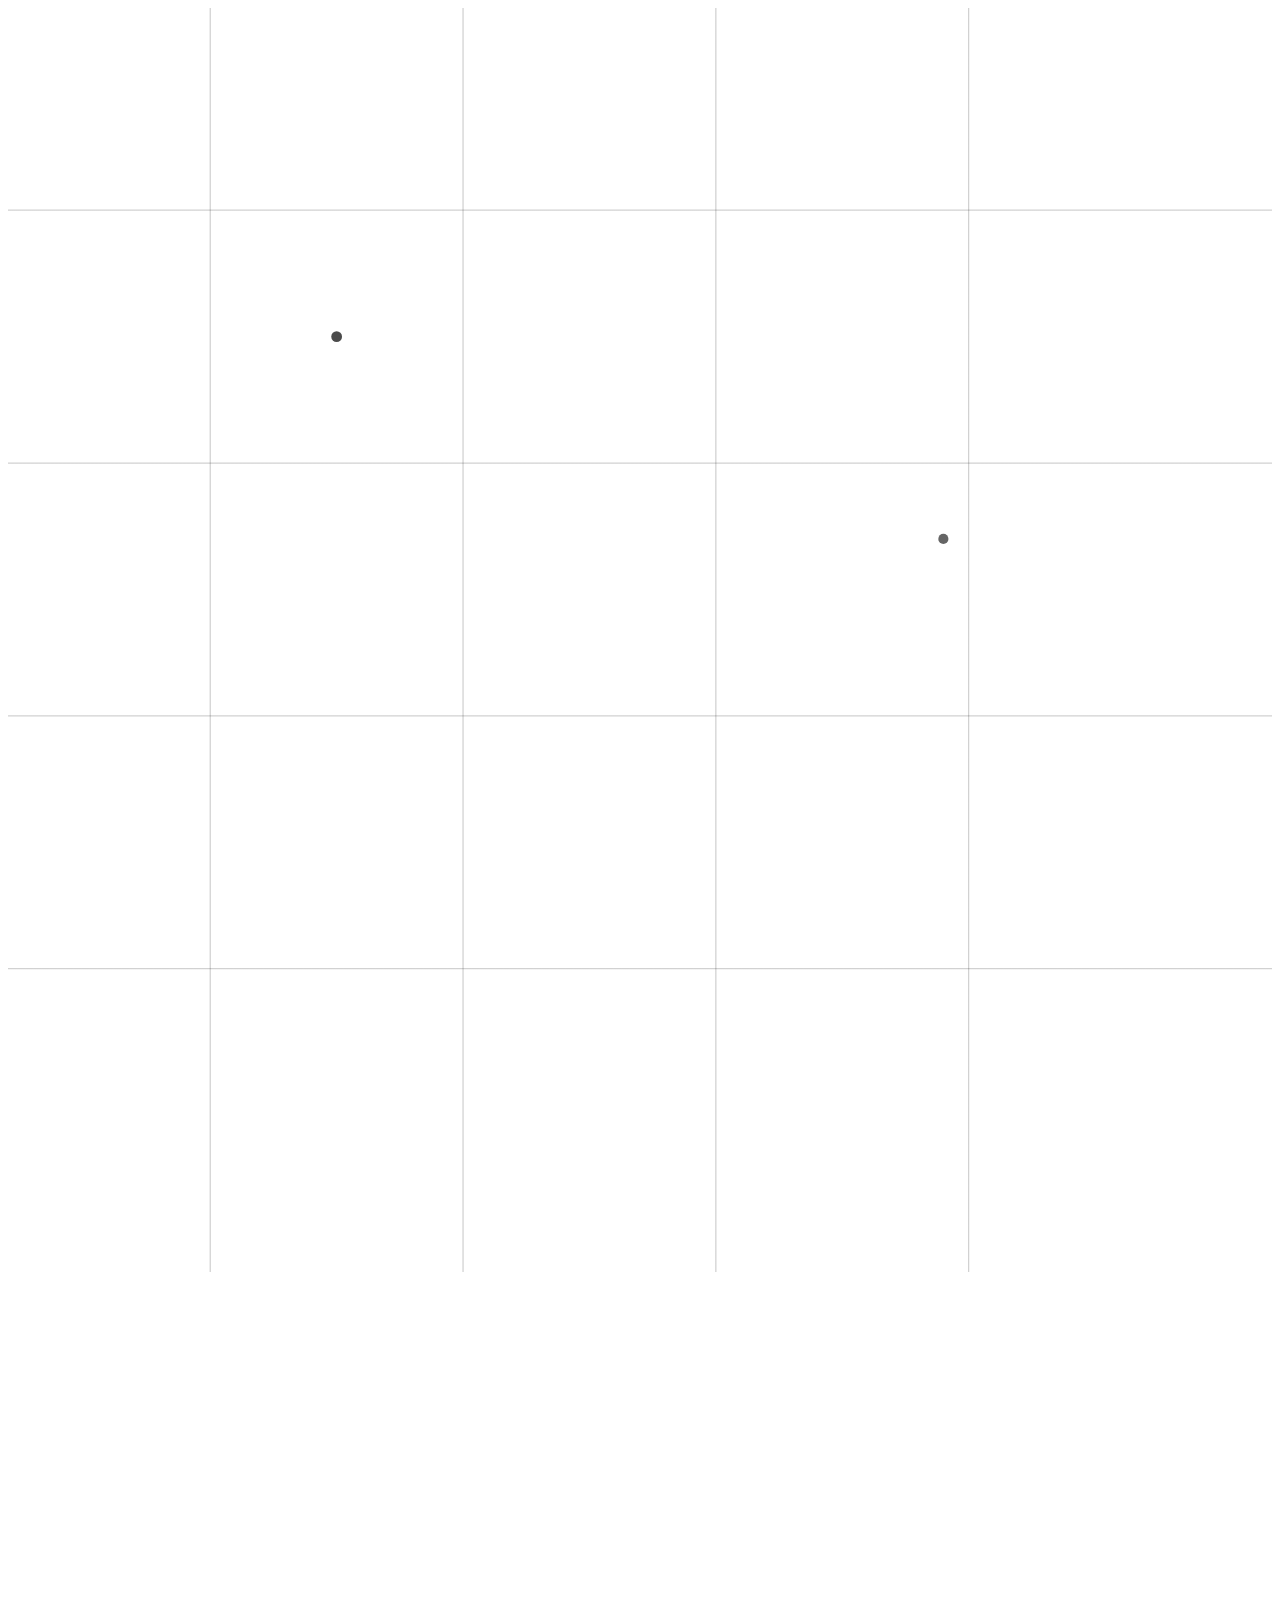
==== about.html @ 174a60f1 "Add files via upload" ====
<!DOCTYPE html>
<html lang="en">
<head>
    <meta charset="UTF-8">
    <meta name="viewport" content="width=device-width, initial-scale=1.0">
    <title>About Us - Syncra TechX</title>
    <link rel="icon" type="image/png" href="static/images/logo.png">
    <link rel="preconnect" href="https://fonts.googleapis.com">
    <link rel="preconnect" href="https://fonts.gstatic.com" crossorigin>
    <link href="https://fonts.googleapis.com/css2?family=Inter:wght@300;400;500;600;700;800&display=swap" rel="stylesheet">
    <link rel="stylesheet" href="https://cdnjs.cloudflare.com/ajax/libs/font-awesome/6.4.0/css/all.min.css">
    <link rel="stylesheet" href="https://unpkg.com/aos@2.3.1/dist/aos.css">
    <link rel="stylesheet" href="static/css/style.css">
</head>
<body data-page="about">
    <div id="site-header"></div>

    <main>
        <section class="hero small-hero about-hero">
            <div class="hero-bg-svg hero-bg-soft">
                <svg width="100%" height="100%" viewBox="0 0 1000 1000" xmlns="http://www.w3.org/2000/svg">
                    <defs>
                        <linearGradient id="about-grid-grad" x1="0%" y1="0%" x2="100%" y2="100%">
                            <stop offset="0%" style="stop-color:var(--accent-purple);stop-opacity:0.18" />
                            <stop offset="100%" style="stop-color:var(--accent-blue);stop-opacity:0.18" />
                        </linearGradient>
                    </defs>
                    <path d="M0 160 L1000 160 M0 360 L1000 360 M0 560 L1000 560 M0 760 L1000 760" stroke="url(#about-grid-grad)" stroke-width="1" fill="none" />
                    <path d="M160 0 L160 1000 M360 0 L360 1000 M560 0 L560 1000 M760 0 L760 1000" stroke="url(#about-grid-grad)" stroke-width="1" fill="none" />
                    <circle cx="260" cy="260" r="3" fill="var(--accent-purple)">
                        <animate attributeName="r" values="3;5;3" dur="4s" repeatCount="indefinite" />
                        <animate attributeName="opacity" values="0.2;1;0.2" dur="4s" repeatCount="indefinite" />
                    </circle>
                    <circle cx="740" cy="420" r="3" fill="var(--accent-blue)">
                        <animate attributeName="r" values="3;5;3" dur="5s" repeatCount="indefinite" />
                        <animate attributeName="opacity" values="0.2;1;0.2" dur="5s" repeatCount="indefinite" />
                    </circle>
                </svg>
            </div>
            <div class="hero-orbit hero-orbit-left about-orbit-left"></div>
            <div class="hero-orbit hero-orbit-right about-orbit-right"></div>
            <div class="hero-orbit about-orbit-top"></div>
            <div class="hero-orbit about-orbit-center"></div>
            <div class="container about-hero-content">
                <h1 data-aos="fade-up">About Syncra TechX</h1>
                <p data-aos="fade-up" data-aos-delay="120">Bridging the gap between ambitious ideas and technical excellence.</p>
            </div>
        </section>

        <section class="container about-section-mission">
            <div class="card" data-aos="fade-up" data-aos-delay="100">
                <h2>Our Mission</h2>
                <p>Founded in 2026, Syncra TechX was born from a simple observation: most companies struggle to keep their technical capabilities in sync with their business ambitions. Our mission is to design and deliver the intelligent software systems necessary to close that gap.</p>
                <p>We operate at the intersection of innovation and execution, ensuring that every line of work contributes directly to our clients' success.</p>
            </div>
        </section>

        <section class="container about-section-values">
            <div class="services-grid">
                <div class="card" data-aos="fade-up" data-aos-delay="150">
                    <h3>Our Values</h3>
                    <ul>
                        <li><strong>Innovation First:</strong> We never settle for "good enough."</li>
                        <li><strong>Transparency:</strong> Open communication at every step.</li>
                        <li><strong>Excellence:</strong> We take pride in our craft.</li>
                    </ul>
                </div>
                <div class="card" data-aos="fade-up" data-aos-delay="250">
                    <h3>Our Impact</h3>
                    <p>We have helped over 50 startups and enterprises launch products that have reached millions of users globally.</p>
                </div>
                <div class="card" data-aos="fade-up" data-aos-delay="350">
                    <h3>How We Work</h3>
                    <p>Cross-functional teams, frequent demos, and tight feedback loops keep delivery aligned with your goals.</p>
                </div>
            </div>
        </section>
    </main>

    <div id="site-footer"></div>
    <div id="cursor-blob" aria-hidden="true"></div>

    <script src="static/js/layout.js"></script>
    <script src="https://unpkg.com/aos@2.3.1/dist/aos.js"></script>
    <script src="static/js/script.js"></script>
</body>
</html>
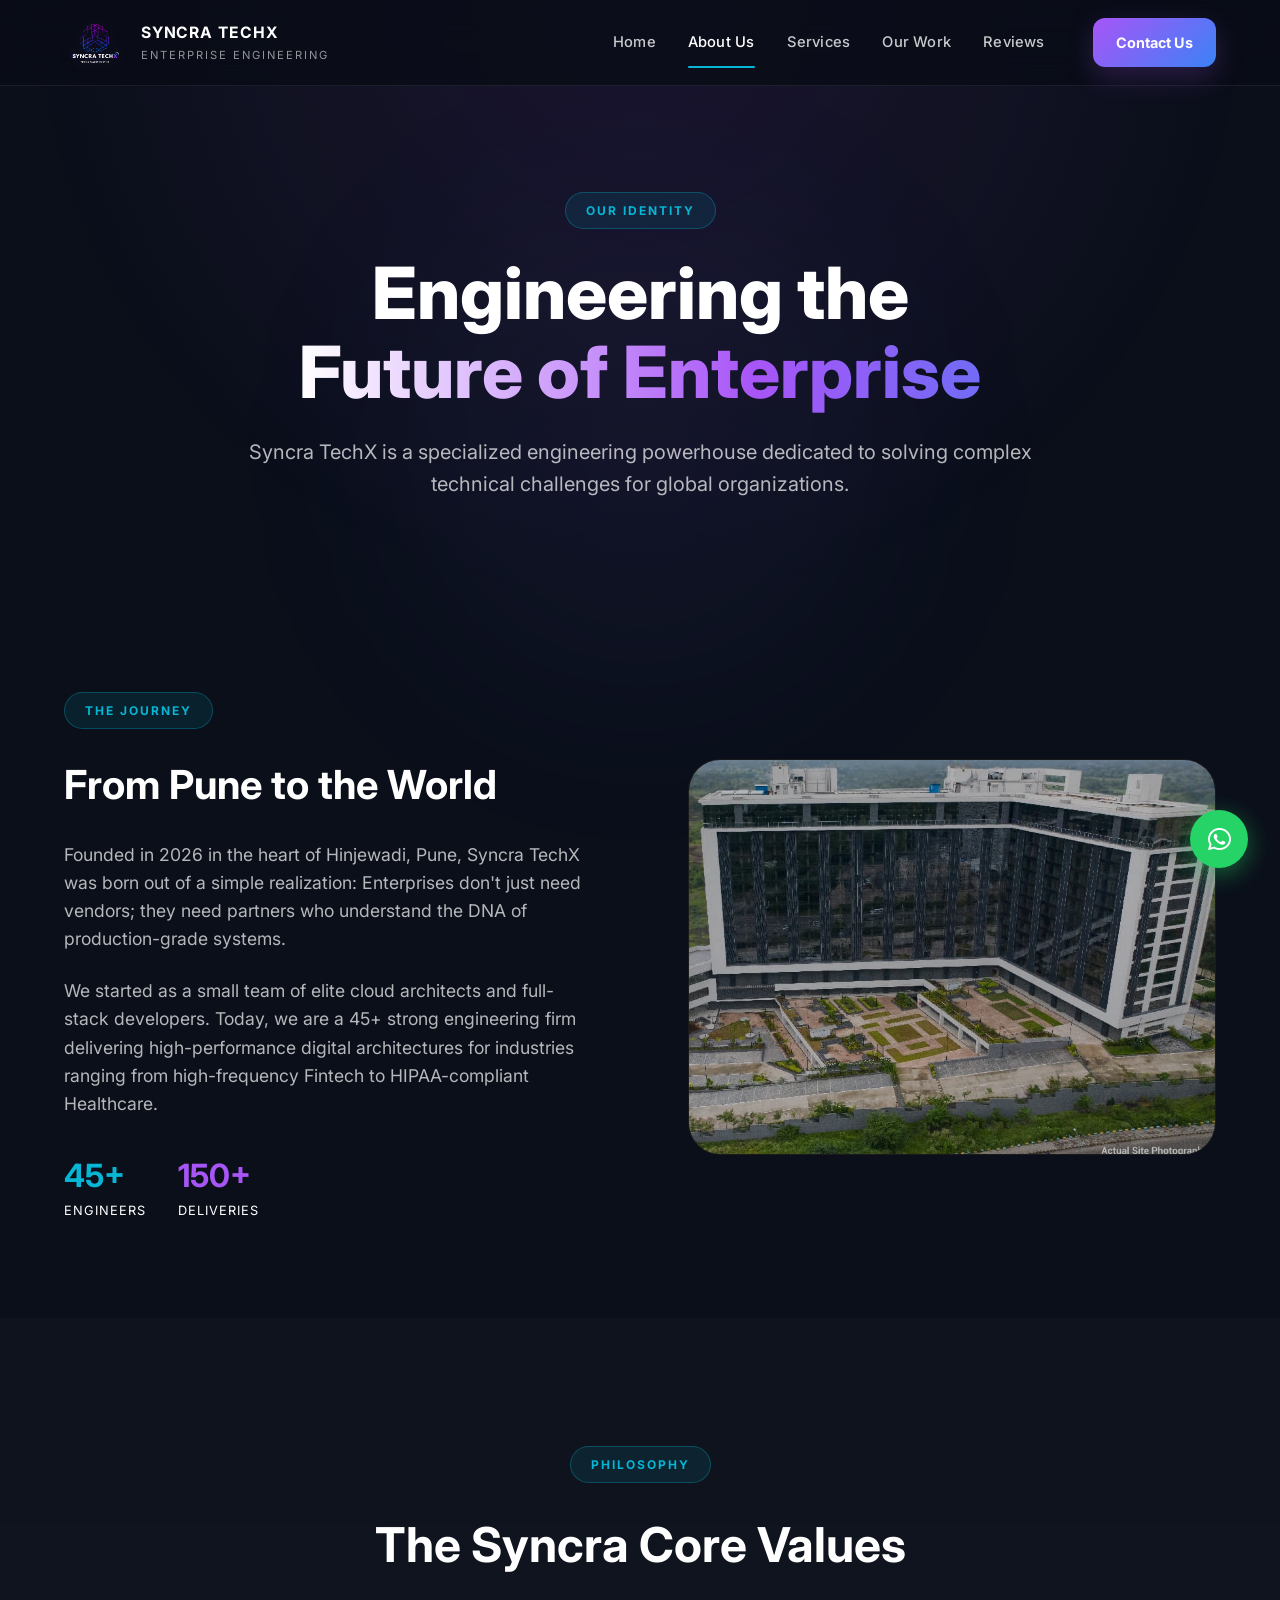
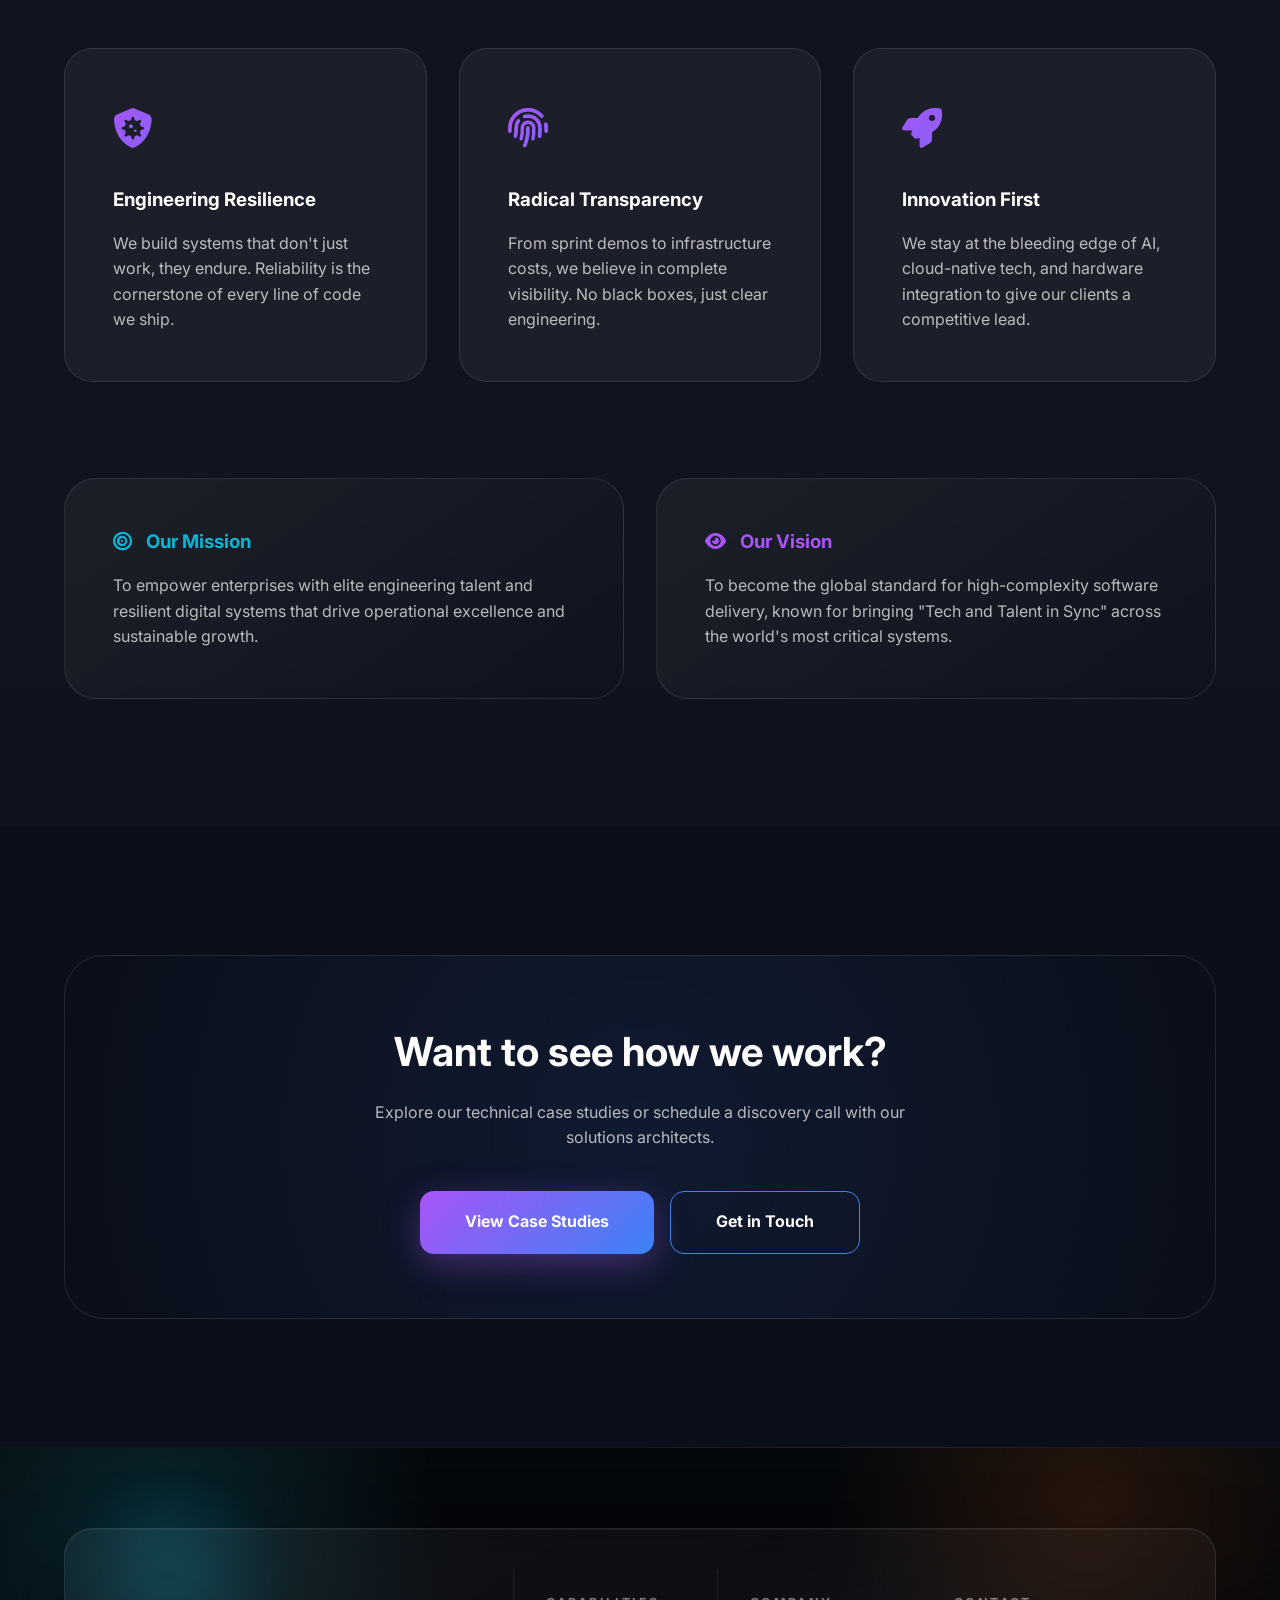
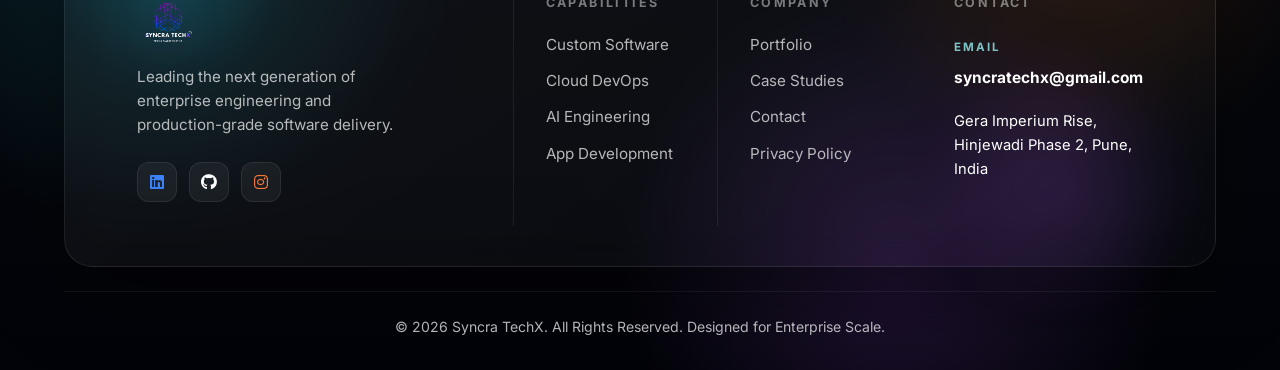
==== commit 4a2faecf: "Updated SyncraTechx Website on Github" ====
--- a/about.html
+++ b/about.html
@@ -1,87 +1,603 @@
-<!DOCTYPE html>
-<html lang="en">
-<head>
-    <meta charset="UTF-8">
-    <meta name="viewport" content="width=device-width, initial-scale=1.0">
-    <title>About Us - Syncra TechX</title>
-    <link rel="icon" type="image/png" href="static/images/logo.png">
-    <link rel="preconnect" href="https://fonts.googleapis.com">
-    <link rel="preconnect" href="https://fonts.gstatic.com" crossorigin>
-    <link href="https://fonts.googleapis.com/css2?family=Inter:wght@300;400;500;600;700;800&display=swap" rel="stylesheet">
-    <link rel="stylesheet" href="https://cdnjs.cloudflare.com/ajax/libs/font-awesome/6.4.0/css/all.min.css">
-    <link rel="stylesheet" href="https://unpkg.com/aos@2.3.1/dist/aos.css">
-    <link rel="stylesheet" href="static/css/style.css">
-</head>
-<body data-page="about">
-    <div id="site-header"></div>
-
-    <main>
-        <section class="hero small-hero about-hero">
-            <div class="hero-bg-svg hero-bg-soft">
-                <svg width="100%" height="100%" viewBox="0 0 1000 1000" xmlns="http://www.w3.org/2000/svg">
-                    <defs>
-                        <linearGradient id="about-grid-grad" x1="0%" y1="0%" x2="100%" y2="100%">
-                            <stop offset="0%" style="stop-color:var(--accent-purple);stop-opacity:0.18" />
-                            <stop offset="100%" style="stop-color:var(--accent-blue);stop-opacity:0.18" />
-                        </linearGradient>
-                    </defs>
-                    <path d="M0 160 L1000 160 M0 360 L1000 360 M0 560 L1000 560 M0 760 L1000 760" stroke="url(#about-grid-grad)" stroke-width="1" fill="none" />
-                    <path d="M160 0 L160 1000 M360 0 L360 1000 M560 0 L560 1000 M760 0 L760 1000" stroke="url(#about-grid-grad)" stroke-width="1" fill="none" />
-                    <circle cx="260" cy="260" r="3" fill="var(--accent-purple)">
-                        <animate attributeName="r" values="3;5;3" dur="4s" repeatCount="indefinite" />
-                        <animate attributeName="opacity" values="0.2;1;0.2" dur="4s" repeatCount="indefinite" />
-                    </circle>
-                    <circle cx="740" cy="420" r="3" fill="var(--accent-blue)">
-                        <animate attributeName="r" values="3;5;3" dur="5s" repeatCount="indefinite" />
-                        <animate attributeName="opacity" values="0.2;1;0.2" dur="5s" repeatCount="indefinite" />
-                    </circle>
-                </svg>
-            </div>
-            <div class="hero-orbit hero-orbit-left about-orbit-left"></div>
-            <div class="hero-orbit hero-orbit-right about-orbit-right"></div>
-            <div class="hero-orbit about-orbit-top"></div>
-            <div class="hero-orbit about-orbit-center"></div>
-            <div class="container about-hero-content">
-                <h1 data-aos="fade-up">About Syncra TechX</h1>
-                <p data-aos="fade-up" data-aos-delay="120">Bridging the gap between ambitious ideas and technical excellence.</p>
-            </div>
-        </section>
-
-        <section class="container about-section-mission">
-            <div class="card" data-aos="fade-up" data-aos-delay="100">
-                <h2>Our Mission</h2>
-                <p>Founded in 2026, Syncra TechX was born from a simple observation: most companies struggle to keep their technical capabilities in sync with their business ambitions. Our mission is to design and deliver the intelligent software systems necessary to close that gap.</p>
-                <p>We operate at the intersection of innovation and execution, ensuring that every line of work contributes directly to our clients' success.</p>
-            </div>
-        </section>
-
-        <section class="container about-section-values">
-            <div class="services-grid">
-                <div class="card" data-aos="fade-up" data-aos-delay="150">
-                    <h3>Our Values</h3>
-                    <ul>
-                        <li><strong>Innovation First:</strong> We never settle for "good enough."</li>
-                        <li><strong>Transparency:</strong> Open communication at every step.</li>
-                        <li><strong>Excellence:</strong> We take pride in our craft.</li>
-                    </ul>
-                </div>
-                <div class="card" data-aos="fade-up" data-aos-delay="250">
-                    <h3>Our Impact</h3>
-                    <p>We have helped over 50 startups and enterprises launch products that have reached millions of users globally.</p>
-                </div>
-                <div class="card" data-aos="fade-up" data-aos-delay="350">
-                    <h3>How We Work</h3>
-                    <p>Cross-functional teams, frequent demos, and tight feedback loops keep delivery aligned with your goals.</p>
-                </div>
-            </div>
-        </section>
-    </main>
-
-    <div id="site-footer"></div>
-    <div id="cursor-blob" aria-hidden="true"></div>
-
-    <script src="static/js/layout.js"></script>
-    <script src="https://unpkg.com/aos@2.3.1/dist/aos.js"></script>
-    <script src="static/js/script.js"></script>
-</body>
-</html>
+<!DOCTYPE html>
+<html lang="en">
+<head>
+    <meta charset="UTF-8">
+    <meta name="viewport" content="width=device-width, initial-scale=1.0">
+    <title>About Syncra TechX | Engineering Excellence</title>
+    <link rel="icon" type="image/png" href="logo.png">
+    <link rel="preconnect" href="https://fonts.googleapis.com">
+    <link rel="preconnect" href="https://fonts.gstatic.com" crossorigin>
+    <link href="https://fonts.googleapis.com/css2?family=Inter:wght@300;400;500;600;700;800&display=swa
+    p" rel="stylesheet">
+    <link rel="stylesheet" href="https://cdnjs.cloudflare.com/ajax/libs/font-awesome/6.4.0/css/all.min.css">
+    <link rel="stylesheet" href="https://unpkg.com/aos@2.3.1/dist/aos.css">
+    <style>
+        :root {
+            --bg-color: #0b0f1a;
+            --bg-accent: #05070a;
+            --text-color: #ffffff;
+            --text-secondary: rgba(255, 255, 255, 0.7);
+            --accent-purple: #a855f7;
+            --accent-blue: #3b82f6;
+            --accent-cyan: #06b6d4;
+            --gradient-primary: linear-gradient(135deg, var(--accent-purple), var(--accent-blue));
+            --glass-bg: rgba(255, 255, 255, 0.05);
+            --glass-border: rgba(255, 255, 255, 0.1);
+            --transition: 0.3s cubic-bezier(0.4, 0, 0.2, 1);
+        }
+
+        html { scroll-behavior: smooth; overflow-x: hidden; }
+        * { margin: 0; padding: 0; box-sizing: border-box; }
+
+        body {
+            font-family: 'Inter', sans-serif;
+            background-color: var(--bg-color);
+            color: var(--text-color);
+            line-height: 1.6;
+            overflow-x: hidden;
+        }
+
+        /* Background Blob */
+        #cursor-blob {
+            position: fixed;
+            top: 0; left: 0;
+            width: 600px; height: 600px;
+            border-radius: 999px;
+            background: radial-gradient(circle at center, rgba(168, 85, 247, 0.1), rgba(59, 130, 246, 0.05) 50%, transparent 75%);
+            filter: blur(120px);
+            opacity: 0.8;
+            pointer-events: none;
+            z-index: -1;
+            transform: translate(-50%, -50%);
+        }
+
+        .container { width: 90%; max-width: 1400px; margin: 0 auto; }
+
+        /* Navigation */
+        .sticky-nav {
+            position: fixed;
+            top: 0; left: 0; right: 0;
+            z-index: 1000;
+            background: rgba(9, 13, 22, 0.82);
+            backdrop-filter: blur(18px);
+            border-bottom: 1px solid rgba(255,255,255,0.07);
+            padding: 0.9rem 0;
+            transition: all 0.4s cubic-bezier(0.4, 0, 0.2, 1);
+        }
+        .sticky-nav.scrolled {
+            padding: 0.72rem 0;
+            background: rgba(9, 13, 22, 0.96);
+            box-shadow: 0 14px 36px rgba(0,0,0,0.22);
+        }
+        .nav-wrap {
+            display: flex;
+            justify-content: space-between;
+            align-items: center;
+            gap: 2rem;
+        }
+        @media (max-width: 992px) { .nav-wrap { gap: 1.1rem; } }
+        .nav-logo {
+            display: inline-flex;
+            align-items: center;
+            gap: 1rem;
+            text-decoration: none;
+        }
+        .nav-logo img {
+            height: 56px;
+            width: auto;
+            filter: drop-shadow(0 0 8px rgba(168, 85, 247, 0.18));
+            transition: transform 0.3s ease;
+        }
+        .nav-logo:hover img { transform: scale(1.05); }
+        .nav-brand {
+            display: flex;
+            flex-direction: column;
+            gap: 0.15rem;
+        }
+        .nav-brand strong {
+            font-size: 0.98rem;
+            letter-spacing: 0.06em;
+            text-transform: uppercase;
+            color: #fff;
+        }
+        .nav-brand span {
+            font-size: 0.7rem;
+            letter-spacing: 0.18em;
+            text-transform: uppercase;
+            color: rgba(255,255,255,0.56);
+        }
+        @media (max-width: 1200px) { .nav-brand { display: none; } }
+        .nav-links {
+            display: flex;
+            align-items: center;
+            gap: 2rem;
+            list-style: none;
+            margin-left: auto;
+            margin-right: 1rem;
+        }
+        @media (max-width: 992px) { .nav-links { display: none; } }
+        .nav-links a {
+            display: inline-flex;
+            align-items: center;
+            justify-content: center;
+            min-height: 36px;
+            padding: 0.2rem 0;
+            text-decoration: none;
+            color: rgba(255,255,255,0.78);
+            font-weight: 500;
+            font-size: 0.92rem;
+            letter-spacing: 0.015em;
+            transition: var(--transition);
+            position: relative;
+        }
+        .nav-links a::after {
+            content: '';
+            position: absolute;
+            left: 0;
+            right: 0;
+            bottom: -8px;
+            height: 2px;
+            border-radius: 2px;
+            background: var(--accent-cyan);
+            transform: scaleX(0);
+            transform-origin: center;
+            transition: transform 0.3s ease;
+        }
+        .nav-links a:hover::after, .nav-links a.is-active::after { transform: scaleX(1); }
+        .nav-links a:hover, .nav-links a.is-active { color: #fff; }
+        .nav-actions {
+            display: flex;
+            justify-content: flex-end;
+        }
+        .nav-actions .btn {
+            min-height: 44px;
+            padding: 0.8rem 1.45rem;
+            border-radius: 12px;
+            font-size: 0.9rem;
+            box-shadow: 0 10px 28px rgba(168, 85, 247, 0.22);
+        }
+        .nav-actions .btn:hover { transform: translateY(-2px); }
+
+        /* Hero Section */
+        .about-hero {
+            padding: 12rem 0 6rem;
+            text-align: center;
+            background: radial-gradient(circle at top, rgba(168, 85, 247, 0.1) 0%, transparent 70%);
+        }
+        .shimmer-text {
+            background: linear-gradient(90deg, #fff, var(--accent-purple), var(--accent-blue), #fff);
+            background-size: 200% auto;
+            -webkit-background-clip: text;
+            background-clip: text;
+            -webkit-text-fill-color: transparent;
+            animation: shimmer 8s linear infinite;
+        }
+        @keyframes shimmer { to { background-position: 200% center; } }
+        
+        .hero-title { font-size: clamp(2.5rem, 6vw, 4.5rem); font-weight: 800; line-height: 1.1; margin-bottom: 1.5rem; }
+        .hero-subtitle { font-size: 1.25rem; color: var(--text-secondary); max-width: 800px; margin: 0 auto; }
+
+        /* Section Kicker */
+        .section-kicker {
+            display: inline-flex;
+            padding: 0.5rem 1.25rem;
+            border-radius: 100px;
+            background: rgba(6, 182, 212, 0.1);
+            border: 1px solid rgba(6, 182, 212, 0.3);
+            color: var(--accent-cyan);
+            font-size: 0.75rem;
+            font-weight: 700;
+            text-transform: uppercase;
+            letter-spacing: 2px;
+            margin-bottom: 1.5rem;
+        }
+
+        /* Story Section */
+        .story-grid {
+            display: grid;
+            grid-template-columns: 1fr 1fr;
+            gap: 6rem;
+            align-items: center;
+            padding: 6rem 0;
+        }
+        @media (max-width: 992px) { .story-grid { grid-template-columns: 1fr; gap: 3rem; } }
+        
+        .story-image {
+            position: relative;
+            border-radius: 32px;
+            overflow: hidden;
+            border: 1px solid var(--glass-border);
+            aspect-ratio: 4/3;
+            background: #000;
+        }
+        .story-image img { width: 100%; height: 100%; object-fit: cover; opacity: 0.7; }
+        .image-overlay {
+            position: absolute;
+            inset: 0;
+            background: linear-gradient(to top, var(--bg-color), transparent);
+        }
+
+        /* Values Grid */
+        .values-section { padding: 8rem 0; background: rgba(255,255,255,0.02); }
+        .values-grid {
+            display: grid;
+            grid-template-columns: repeat(auto-fit, minmax(300px, 1fr));
+            gap: 2rem;
+            margin-top: 4rem;
+        }
+        .value-card {
+            background: var(--glass-bg);
+            border: 1px solid var(--glass-border);
+            padding: 3rem;
+            border-radius: 28px;
+            transition: var(--transition);
+            backdrop-filter: blur(10px);
+        }
+        .value-card:hover {
+            transform: translateY(-10px);
+            border-color: var(--accent-purple);
+            background: rgba(255,255,255,0.08);
+        }
+        .value-icon {
+            font-size: 2.5rem;
+            margin-bottom: 1.5rem;
+            background: var(--gradient-primary);
+            -webkit-background-clip: text;
+            background-clip: text;
+            -webkit-text-fill-color: transparent;
+        }
+
+        /* Mission / Vision */
+        .vision-box {
+            margin-top: 6rem;
+            display: grid;
+            grid-template-columns: 1fr 1fr;
+            gap: 2rem;
+        }
+        @media (max-width: 768px) { .vision-box { grid-template-columns: 1fr; } }
+        @media (max-width: 768px) { .nav-logo img { height: 65px; } }
+        @media (max-width: 768px) { #cursor-blob { display: none; } }
+        .box-item {
+            padding: 3rem;
+            border-radius: 32px;
+            background: linear-gradient(145deg, rgba(255,255,255,0.05), transparent);
+            border: 1px solid var(--glass-border);
+        }
+
+        /* Buttons */
+        .btn {
+            display: inline-flex; align-items: center; justify-content: center;
+            padding: 1.1rem 2.8rem; border-radius: 14px; font-weight: 700;
+            text-decoration: none; transition: var(--transition); cursor: pointer; font-size: 1rem;
+        }
+        .btn-primary { background: var(--gradient-primary); color: white; box-shadow: 0 10px 35px rgba(168, 85, 247, 0.35); }
+        .btn-primary:hover { transform: translateY(-5px) scale(1.02); box-shadow: 0 15px 45px rgba(168, 85, 247, 0.5); }
+
+        /* Mobile Menu */
+        .mobile-menu-btn {
+            display: none; background: none; border: 1px solid rgba(255,255,255,0.12);
+            border-radius: 10px; width: 42px; height: 42px;
+            align-items: center; justify-content: center;
+            cursor: pointer; color: #fff; font-size: 1.1rem; transition: var(--transition);
+        }
+        .mobile-menu-btn:hover { background: rgba(255,255,255,0.07); border-color: rgba(255,255,255,0.22); }
+        @media (max-width: 992px) { .mobile-menu-btn { display: inline-flex; } }
+
+        /* Mobile Nav Overlay */
+        .mobile-nav {
+            display: none; position: fixed; top: 0; left: 0; right: 0; bottom: 0;
+            z-index: 999; background: rgba(9, 13, 22, 0.97); backdrop-filter: blur(24px);
+            flex-direction: column; align-items: center; justify-content: center;
+            gap: 0.5rem; padding: 2rem;
+        }
+        .mobile-nav.is-open { display: flex; }
+        .mobile-nav a {
+            display: block; width: 100%; max-width: 320px; text-align: center;
+            padding: 1rem 1.5rem; border-radius: 14px; text-decoration: none;
+            color: rgba(255,255,255,0.8); font-size: 1.1rem; font-weight: 600;
+            transition: var(--transition); border: 1px solid transparent;
+        }
+        .mobile-nav a:hover { color: #fff; background: rgba(255,255,255,0.06); border-color: rgba(255,255,255,0.1); }
+        .mobile-nav .mobile-nav-cta { margin-top: 1rem; background: var(--gradient-primary); color: #fff; border-color: transparent; box-shadow: 0 8px 24px rgba(168,85,247,0.3); }
+        .mobile-nav-close {
+            position: absolute; top: 1.25rem; right: 1.25rem;
+            background: none; border: 1px solid rgba(255,255,255,0.12); border-radius: 10px;
+            width: 42px; height: 42px; display: flex; align-items: center; justify-content: center;
+            cursor: pointer; color: #fff; font-size: 1.1rem;
+        }
+
+        /* Enhanced Footer */
+        .site-footer {
+            position: relative;
+            padding: 5rem 0 2rem;
+            background:
+                radial-gradient(circle at 12% 18%, rgba(34, 211, 238, 0.16), transparent 24%),
+                radial-gradient(circle at 85% 12%, rgba(249, 115, 22, 0.14), transparent 22%),
+                radial-gradient(circle at 70% 78%, rgba(168, 85, 247, 0.18), transparent 28%),
+                linear-gradient(180deg, rgba(5, 7, 10, 0.92), #04060b 58%, #020308 100%);
+            border-top: 1px solid rgba(255, 255, 255, 0.08);
+            overflow: hidden;
+            margin-top: 0;
+        }
+        .site-footer::before {
+            content: ''; position: absolute; inset: 24px auto auto 5%;
+            width: 220px; height: 220px; border-radius: 50%;
+            background: radial-gradient(circle, rgba(6, 182, 212, 0.2), transparent 70%);
+            pointer-events: none; filter: blur(10px);
+        }
+        .site-footer::after {
+            content: ''; position: absolute; right: 6%; bottom: 48px;
+            width: 280px; height: 280px; border-radius: 50%;
+            background: radial-gradient(circle, rgba(168, 85, 247, 0.16), transparent 72%);
+            pointer-events: none; filter: blur(10px);
+        }
+        .footer-grid {
+            position: relative; z-index: 1;
+            display: grid; grid-template-columns: 2fr 1fr 1fr 1.2fr;
+            gap: 0; padding: 2.5rem; border-radius: 28px;
+            background: linear-gradient(145deg, rgba(255,255,255,0.05), rgba(255,255,255,0.02));
+            border: 1px solid rgba(255,255,255,0.09);
+            box-shadow: 0 30px 80px rgba(0,0,0,0.42), inset 0 1px 0 rgba(255,255,255,0.06);
+            backdrop-filter: blur(18px);
+        }
+        .footer-links-row { display: contents; }
+        @media (max-width: 1024px) {
+            .footer-grid { grid-template-columns: 1fr 1fr; }
+            .footer-col { border-bottom: 1px solid rgba(255,255,255,0.07); }
+            .footer-col:last-child { border-bottom: none; }
+        }
+        .footer-col { padding: 1.5rem 2rem; }
+        .footer-col:not(:last-child) { border-right: 1px solid rgba(255,255,255,0.07); }
+        @media (max-width: 1024px) { .footer-col:not(:last-child) { border-right: none; } }
+        .footer-col h4 { margin-bottom: 1.25rem; font-size: 0.78rem; text-transform: uppercase; letter-spacing: 2.4px; color: rgba(255,255,255,0.45); }
+        .footer-col ul { list-style: none; }
+        .footer-col li { margin-bottom: 0.75rem; color: var(--text-secondary); font-size: 0.95rem; cursor: pointer; transition: 0.25s; }
+        .footer-col li:hover { color: #9efcff; padding-left: 6px; }
+        .footer-col a { color: inherit; text-decoration: none; }
+        .footer-logo { height: 56px; width: auto; max-width: 160px; display: block; margin-bottom: 1rem; filter: drop-shadow(0 0 24px rgba(168, 85, 247, 0.3)); }
+        .footer-tagline { font-size: 0.95rem; color: var(--text-secondary); max-width: 28ch; line-height: 1.6; }
+        .footer-socials { display: flex; gap: 0.75rem; margin-top: 1.5rem; align-items: center; }
+        .footer-socials i {
+            width: 40px; height: 40px; border-radius: 12px; display: inline-flex;
+            align-items: center; justify-content: center; font-size: 1rem;
+            background: rgba(255,255,255,0.05); border: 1px solid rgba(255,255,255,0.08);
+            transition: transform 0.3s ease, box-shadow 0.3s ease, border-color 0.3s ease; cursor: pointer;
+        }
+        .footer-socials i:hover { transform: translateY(-3px); border-color: rgba(110,231,255,0.45); box-shadow: 0 0 14px rgba(6,182,212,0.18); }
+        .footer-contact-label { display: inline-block; margin-bottom: 0.6rem; font-size: 0.72rem; font-weight: 700; letter-spacing: 2px; color: rgba(158,252,255,0.76); text-transform: uppercase; }
+        .footer-contact-email { color: #fff; font-weight: 700; font-size: 0.97rem; }
+        .footer-bottom { position: relative; z-index: 1; margin-top: 1.5rem; padding-top: 1.5rem; border-top: 1px solid rgba(255,255,255,0.06); text-align: center; font-size: 0.88rem; color: var(--text-secondary); }
+        .whatsapp-fab {
+            position: fixed; bottom: 2rem; right: 2rem; z-index: 998;
+            width: 58px; height: 58px; border-radius: 50%; background: #25d366;
+            display: flex; align-items: center; justify-content: center;
+            font-size: 1.65rem; color: #fff; text-decoration: none;
+            box-shadow: 0 6px 24px rgba(37,211,102,0.45);
+            transition: transform 0.3s ease, box-shadow 0.3s ease;
+        }
+        .whatsapp-fab:hover { transform: scale(1.12); box-shadow: 0 10px 32px rgba(37,211,102,0.6); }
+        @media (max-width: 640px) {
+            .footer-grid { display: flex; flex-direction: column; padding: 0; background: none; border: none; box-shadow: none; backdrop-filter: none; }
+            .footer-col { padding: 1.25rem 0; border-right: none !important; border-bottom: 1px solid rgba(255,255,255,0.07) !important; }
+            .footer-col:last-child { border-bottom: none !important; }
+            .footer-links-row { display: grid; grid-template-columns: 1fr 1fr; }
+            .footer-links-row .footer-col { border-bottom: none !important; }
+            .footer-links-row .footer-col:first-child { border-right: 1px solid rgba(255,255,255,0.07) !important; }
+        }
+    </style>
+</head>
+<body>
+
+    <div id="cursor-blob"></div>
+
+    <header class="sticky-nav">
+        <div class="container nav-wrap">
+            <a href="index.html" class="nav-logo">
+                <img src="logo.png" alt="Syncra TechX Logo">
+                <span class="nav-brand">
+                    <strong>Syncra TechX</strong>
+                    <span>Enterprise Engineering</span>
+                </span>
+            </a>
+            <ul class="nav-links">
+                <li><a href="/Home">Home</a></li>
+                <li><a href="/about" class="is-active">About Us</a></li>
+                <li><a href="index.html#services">Services</a></li>
+                <li><a href="index.html#cases">Our Work</a></li>
+                <li><a href="/review">Reviews</a></li>
+            </ul>
+            <div class="nav-actions">
+                <a href="/contact" class="btn btn-primary nav-cta-btn">Contact Us</a>
+                <button class="mobile-menu-btn" aria-label="Open menu" onclick="document.getElementById('mobileNav').classList.add('is-open')">
+                    <i class="fas fa-bars"></i>
+                </button>
+            </div>
+        </div>
+    </header>
+
+    <nav class="mobile-nav" id="mobileNav">
+        <button class="mobile-nav-close" aria-label="Close menu" onclick="document.getElementById('mobileNav').classList.remove('is-open')">
+            <i class="fas fa-times"></i>
+        </button>
+        <a href="/Home" onclick="document.getElementById('mobileNav').classList.remove('is-open')">Home</a>
+        <a href="/about" onclick="document.getElementById('mobileNav').classList.remove('is-open')">About Us</a>
+        <a href="index.html#services" onclick="document.getElementById('mobileNav').classList.remove('is-open')">Services</a>
+        <a href="index.html#cases" onclick="document.getElementById('mobileNav').classList.remove('is-open')">Our Work</a>
+        <a href="/review" onclick="document.getElementById('mobileNav').classList.remove('is-open')">Reviews</a>
+        <a href="/contact" class="mobile-nav-cta">Contact Us</a>
+    </nav>
+
+    <main>
+        <!-- About Hero -->
+        <section class="about-hero">
+            <div class="container" data-aos="fade-up">
+                <div class="section-kicker">Our Identity</div>
+                <h1 class="hero-title">Engineering the <br><span class="shimmer-text">Future of Enterprise</span></h1>
+                <p class="hero-subtitle">Syncra TechX is a specialized engineering powerhouse dedicated to solving complex technical challenges for global organizations.</p>
+            </div>
+        </section>
+
+        <!-- Our Story -->
+        <section class="container story-grid">
+            <div class="story-content" data-aos="fade-right">
+                <div class="section-kicker">The Journey</div>
+                <h2 style="font-size: 2.5rem; margin-bottom: 1.5rem;">From Pune to the World</h2>
+                <p style="margin-bottom: 1.5rem; font-size: 1.1rem; color: var(--text-secondary);">
+                    Founded in 2026 in the heart of Hinjewadi, Pune, Syncra TechX was born out of a simple realization: Enterprises don't just need vendors; they need partners who understand the DNA of production-grade systems.
+                </p>
+                <p style="margin-bottom: 1.5rem; font-size: 1.1rem; color: var(--text-secondary);">
+                    We started as a small team of elite cloud architects and full-stack developers. Today, we are a 45+ strong engineering firm delivering high-performance digital architectures for industries ranging from high-frequency Fintech to HIPAA-compliant Healthcare.
+                </p>
+                <div style="display: flex; gap: 2rem; margin-top: 2rem;">
+                    <div>
+                        <h3 style="color: var(--accent-cyan); font-size: 2rem;">45+</h3>
+                        <p style="font-size: 0.8rem; text-transform: uppercase; letter-spacing: 1px;">Engineers</p>
+                    </div>
+                    <div>
+                        <h3 style="color: var(--accent-purple); font-size: 2rem;">150+</h3>
+                        <p style="font-size: 0.8rem; text-transform: uppercase; letter-spacing: 1px;">Deliveries</p>
+                    </div>
+                </div>
+            </div>
+            <div class="story-image" data-aos="zoom-in">
+                <div class="image-overlay"></div>
+                <img src="about-building.jpeg" alt="Syncra TechX building exterior" style="width:100%; height:100%; object-fit:cover; object-position:center; opacity:0.75;">
+            </div>
+        </section>
+
+        <!-- Values Section -->
+        <section class="values-section">
+            <div class="container">
+                <div style="text-align: center;" data-aos="fade-up">
+                    <div class="section-kicker">Philosophy</div>
+                    <h2 style="font-size: 3rem;">The Syncra Core Values</h2>
+                </div>
+                
+                <div class="values-grid">
+                    <div class="value-card" data-aos="fade-up" data-aos-delay="100">
+                        <div class="value-icon"><i class="fas fa-shield-virus"></i></div>
+                        <h3>Engineering Resilience</h3>
+                        <p style="color: var(--text-secondary); margin-top: 1rem;">We build systems that don't just work, they endure. Reliability is the cornerstone of every line of code we ship.</p>
+                    </div>
+                    <div class="value-card" data-aos="fade-up" data-aos-delay="200">
+                        <div class="value-icon"><i class="fas fa-fingerprint"></i></div>
+                        <h3>Radical Transparency</h3>
+                        <p style="color: var(--text-secondary); margin-top: 1rem;">From sprint demos to infrastructure costs, we believe in complete visibility. No black boxes, just clear engineering.</p>
+                    </div>
+                    <div class="value-card" data-aos="fade-up" data-aos-delay="300">
+                        <div class="value-icon"><i class="fas fa-rocket"></i></div>
+                        <h3>Innovation First</h3>
+                        <p style="color: var(--text-secondary); margin-top: 1rem;">We stay at the bleeding edge of AI, cloud-native tech, and hardware integration to give our clients a competitive lead.</p>
+                    </div>
+                </div>
+
+                <!-- Mission / Vision -->
+                <div class="vision-box">
+                    <div class="box-item" data-aos="fade-right">
+                        <h3 style="margin-bottom: 1rem; color: var(--accent-cyan);"><i class="fas fa-bullseye" style="margin-right: 10px;"></i> Our Mission</h3>
+                        <p style="color: var(--text-secondary);">To empower enterprises with elite engineering talent and resilient digital systems that drive operational excellence and sustainable growth.</p>
+                    </div>
+                    <div class="box-item" data-aos="fade-left">
+                        <h3 style="margin-bottom: 1rem; color: var(--accent-purple);"><i class="fas fa-eye" style="margin-right: 10px;"></i> Our Vision</h3>
+                        <p style="color: var(--text-secondary);">To become the global standard for high-complexity software delivery, known for bringing "Tech and Talent in Sync" across the world's most critical systems.</p>
+                    </div>
+                </div>
+            </div>
+        </section>
+
+        <!-- CTA -->
+        <section class="container" style="padding: 8rem 0; text-align: center;">
+            <div style="background: radial-gradient(circle at center, rgba(59, 130, 246, 0.1), transparent); padding: 4rem; border-radius: 40px; border: 1px solid var(--glass-border);" data-aos="zoom-in">
+                <h2 style="font-size: 2.5rem; margin-bottom: 1rem;">Want to see how we work?</h2>
+                <p style="color: var(--text-secondary); margin-bottom: 2.5rem; max-width: 600px; margin-left: auto; margin-right: auto;">Explore our technical case studies or schedule a discovery call with our solutions architects.</p>
+                <div style="display: flex; gap: 1rem; justify-content: center; flex-wrap: wrap;">
+                    <a href="index.html#cases" class="btn btn-primary">View Case Studies</a>
+                    <a href="contact.html" class="btn" style="border: 1px solid var(--accent-blue); color: #fff;">Get in Touch</a>
+                </div>
+            </div>
+        </section>
+    </main>
+
+    <footer class="site-footer">
+        <div class="container">
+            <div class="footer-grid">
+                <div class="footer-col">
+                    <img src="logo.png" alt="Syncra TechX" class="footer-logo">
+                    <p class="footer-tagline">Leading the next generation of enterprise engineering and production-grade software delivery.</p>
+                    <div class="footer-socials">
+                        <a href="https://www.linkedin.com/company/syncra-techx/" target="_blank" rel="noopener"><i class="fab fa-linkedin" style="color: var(--accent-blue);"></i></a>
+                        <a href="https://github.com/SyncraTechx" target="_blank" rel="noopener"><i class="fab fa-github"></i></a>
+                        <a href="https://www.instagram.com/syncratech_x_ultra?igsh=MXUzbnRka3V5Yjg0ZQ==" target="_blank" rel="noopener"><i class="fab fa-instagram" style="color: #f77737;"></i></a>
+                    </div>
+                </div>
+                <div class="footer-links-row">
+                    <div class="footer-col">
+                        <h4>Capabilities</h4>
+                        <ul>
+                            <li><a href="index.html#services">Custom Software</a></li>
+                            <li><a href="index.html#services">Cloud DevOps</a></li>
+                            <li><a href="index.html#services">AI Engineering</a></li>
+                            <li><a href="index.html#services">App Development</a></li>
+                        </ul>
+                    </div>
+                    <div class="footer-col">
+                        <h4>Company</h4>
+                        <ul>
+                            <li><a href="index.html#portfolio">Portfolio</a></li>
+                            <li><a href="index.html#cases">Case Studies</a></li>
+                            <li><a href="contact.html">Contact</a></li>
+                            <li><a href="privacy-policy.html">Privacy Policy</a></li>
+                        </ul>
+                    </div>
+                </div>
+                <div class="footer-col">
+                    <h4>Contact</h4>
+                    <span class="footer-contact-label">Email</span>
+                    <p class="footer-contact-email">syncratechx@gmail.com</p>
+                    <p style="margin-top: 1.25rem; font-size: 0.92rem;">Gera Imperium Rise,<br>Hinjewadi Phase 2, Pune, India</p>
+                </div>
+            </div>
+            <div class="footer-bottom">
+                &copy; 2026 Syncra TechX. All Rights Reserved. Designed for Enterprise Scale.
+            </div>
+        </div>
+    </footer>
+
+    <a href="https://api.whatsapp.com/send/?phone=917058224339&text&type=phone_number&app_absent=0" target="_blank" rel="noopener" class="whatsapp-fab" aria-label="Chat on WhatsApp">
+        <i class="fab fa-whatsapp"></i>
+    </a>
+
+    <script src="https://unpkg.com/aos@2.3.1/dist/aos.js"></script>
+    <script>
+        document.addEventListener('DOMContentLoaded', () => {
+            AOS.init({ duration: 1000, once: true });
+
+            // Cursor Blob Logic
+            const blob = document.getElementById('cursor-blob');
+            let mouseX = window.innerWidth / 2, mouseY = window.innerHeight / 2;
+            let blobX = mouseX, blobY = mouseY;
+
+            window.addEventListener('mousemove', (e) => {
+                mouseX = e.clientX;
+                mouseY = e.clientY;
+            });
+
+            const animateBlob = () => {
+                blobX += (mouseX - blobX) * 0.08;
+                blobY += (mouseY - blobY) * 0.08;
+                blob.style.left = `${blobX}px`;
+                blob.style.top = `${blobY}px`;
+                requestAnimationFrame(animateBlob);
+            };
+            animateBlob();
+
+            // Nav Scroll Effect
+            window.addEventListener('scroll', () => {
+                const nav = document.querySelector('.sticky-nav');
+                if (window.scrollY > 50) nav.classList.add('scrolled');
+                else nav.classList.remove('scrolled');
+            });
+        });
+    </script>
+</body>
+</html>
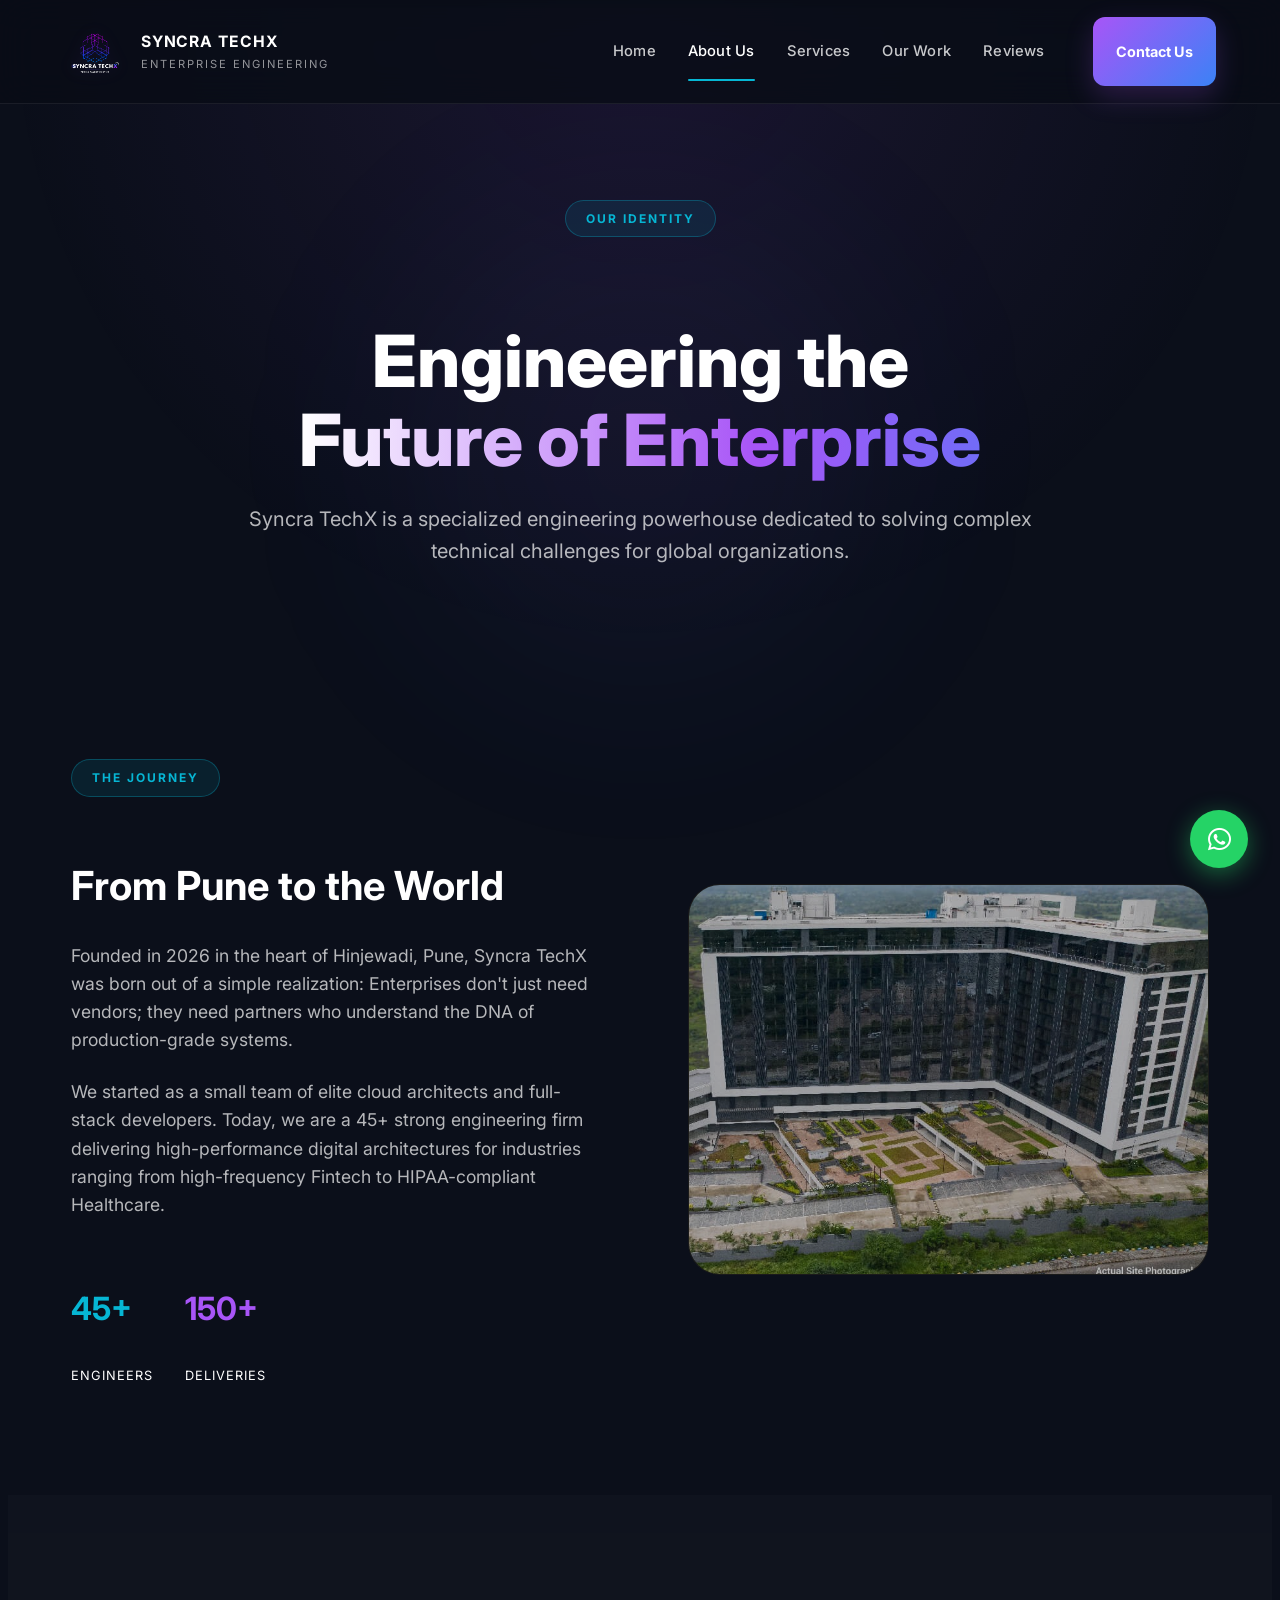
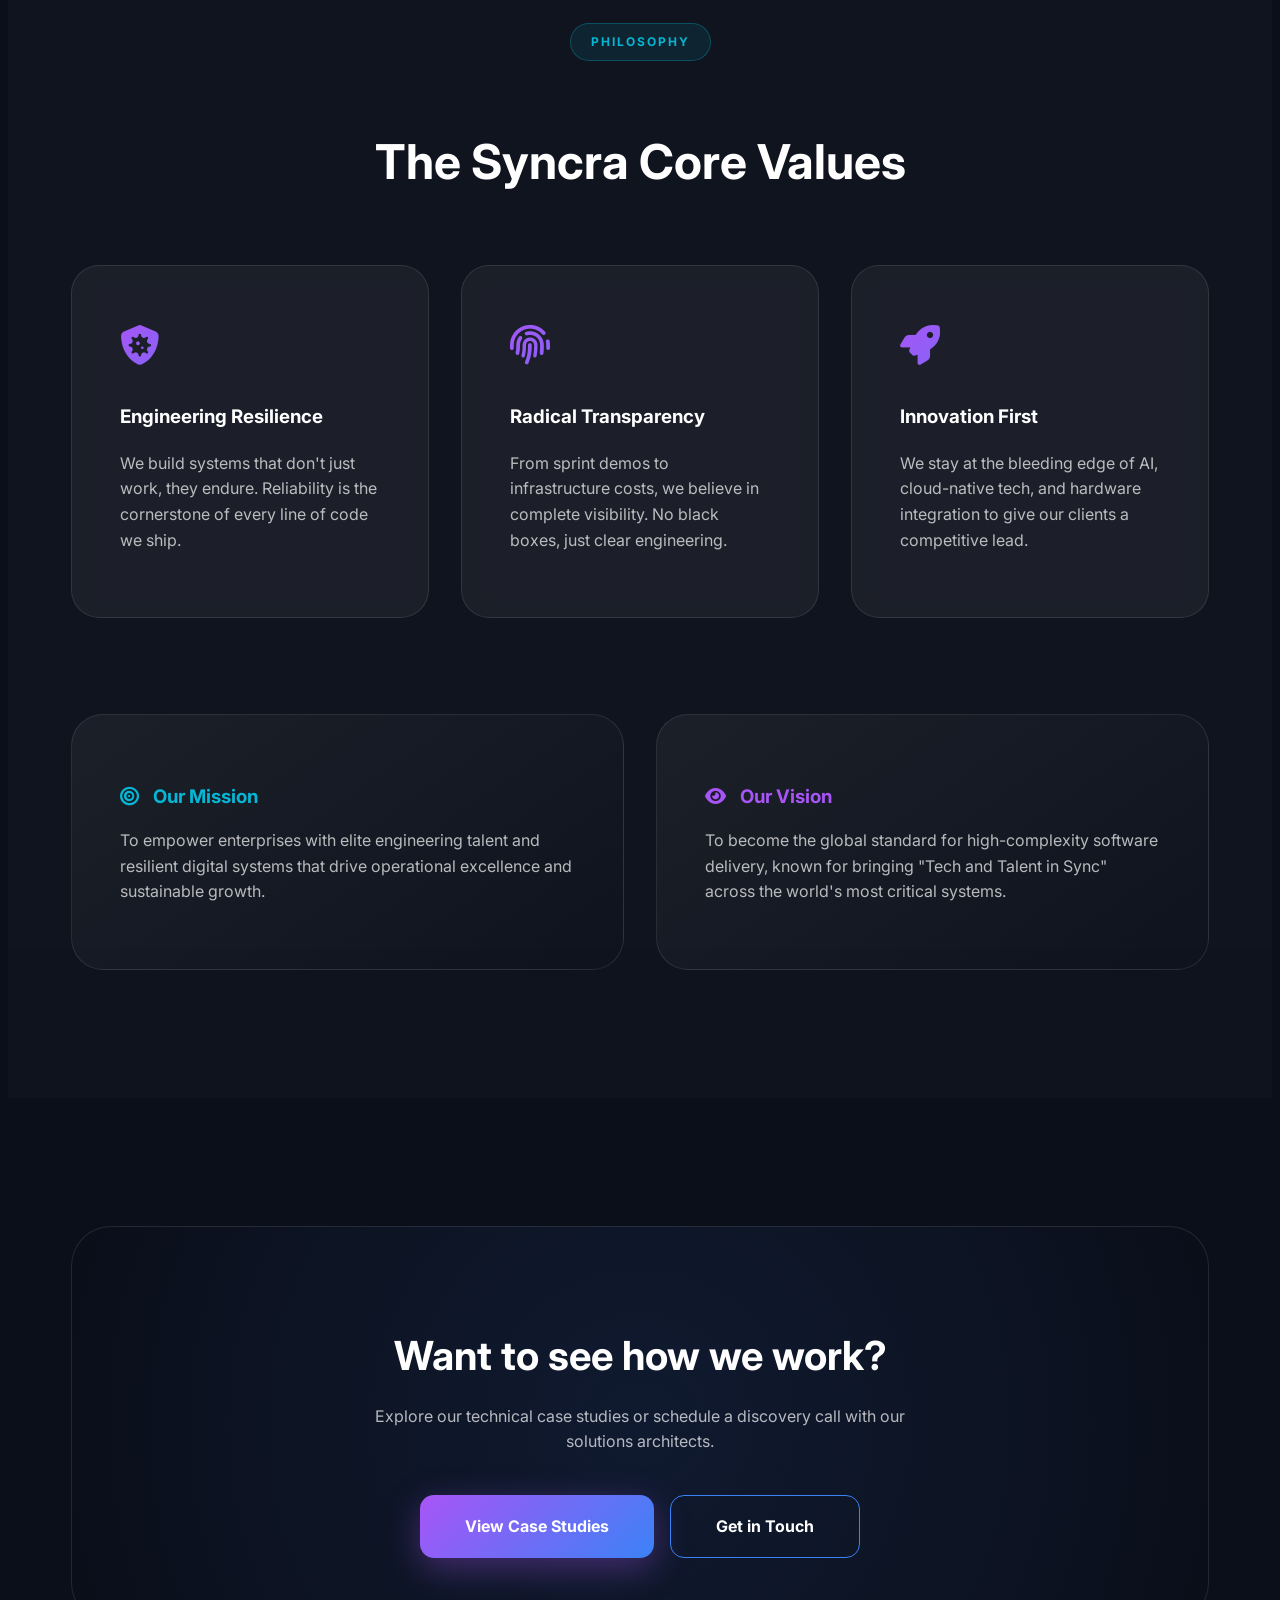
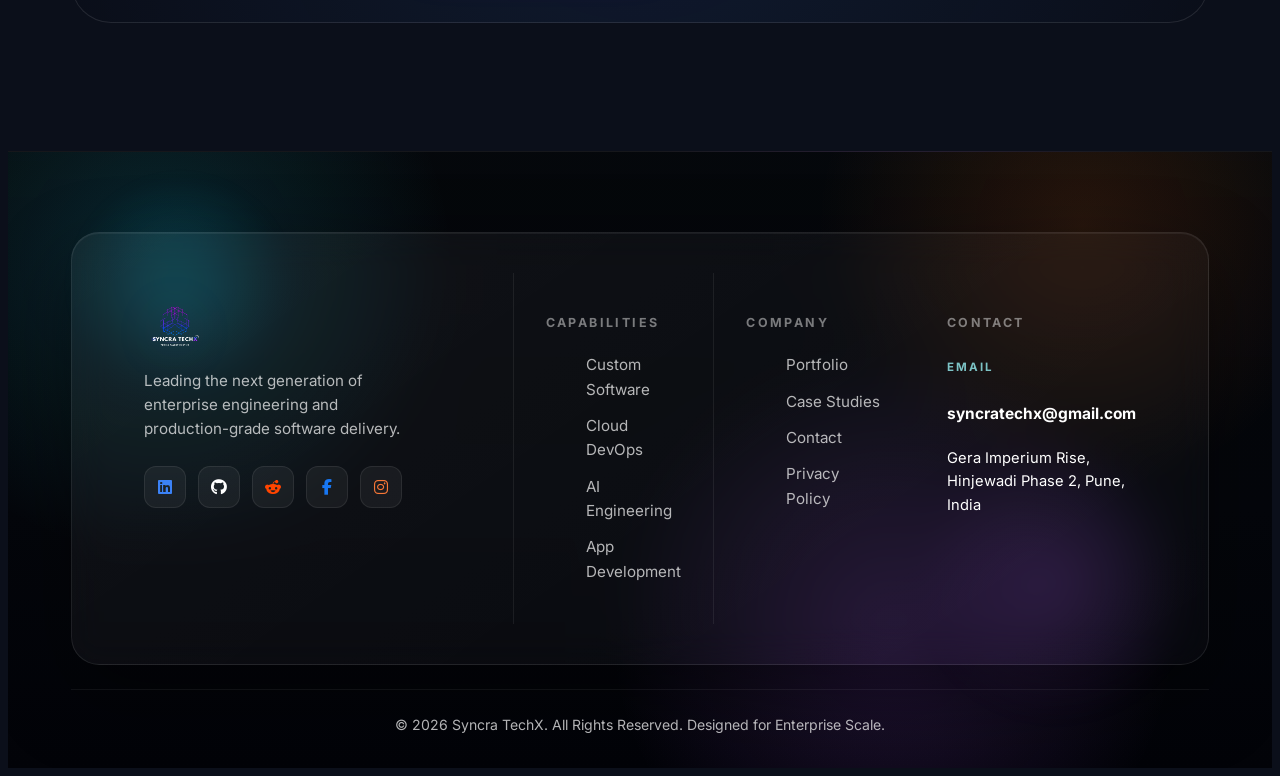
==== commit 35ba2ad3: "Add files via upload" ====
--- a/about.html
+++ b/about.html
@@ -26,8 +26,25 @@
             --transition: 0.3s cubic-bezier(0.4, 0, 0.2, 1);
         }
 
-        html { scroll-behavior: smooth; overflow-x: hidden; }
-        * { margin: 0; padding: 0; box-sizing: border-box; }
+        html { 
+            scroll-behavior: smooth; 
+            overflow-x: hidden;
+            scrollbar-color: var(--accent-purple) #000000;
+            scrollbar-width: thin;
+        }
+
+        /* Webkit scrollbar (Chrome, Edge, Safari) */
+        ::-webkit-scrollbar {
+            width: 8px;
+            background: #000000;
+        }
+        ::-webkit-scrollbar-thumb {
+            background: #a855f7;
+            border-radius: 999px;
+        }
+        ::-webkit-scrollbar-thumb:hover {
+            background: #c084fc;
+        }
 
         body {
             font-family: 'Inter', sans-serif;
@@ -527,6 +544,8 @@
                     <div class="footer-socials">
                         <a href="https://www.linkedin.com/company/syncra-techx/" target="_blank" rel="noopener"><i class="fab fa-linkedin" style="color: var(--accent-blue);"></i></a>
                         <a href="https://github.com/SyncraTechx" target="_blank" rel="noopener"><i class="fab fa-github"></i></a>
+                        <a href="https://www.reddit.com/" target="_blank" rel="noopener"><i class="fab fa-reddit-alien" style="color: #ff4500;"></i></a>
+                        <a href="https://www.facebook.com/" target="_blank" rel="noopener"><i class="fab fa-facebook-f" style="color: #1877f2;"></i></a>
                         <a href="https://www.instagram.com/syncratech_x_ultra?igsh=MXUzbnRka3V5Yjg0ZQ==" target="_blank" rel="noopener"><i class="fab fa-instagram" style="color: #f77737;"></i></a>
                     </div>
                 </div>
@@ -563,7 +582,7 @@
         </div>
     </footer>
 
-    <a href="https://api.whatsapp.com/send/?phone=917058224339&text&type=phone_number&app_absent=0" target="_blank" rel="noopener" class="whatsapp-fab" aria-label="Chat on WhatsApp">
+    <a href="https://api.whatsapp.com/send/?phone=917058221926&text&type=phone_number&app_absent=0" target="_blank" rel="noopener" class="whatsapp-fab" aria-label="Chat on WhatsApp">
         <i class="fab fa-whatsapp"></i>
     </a>
 
